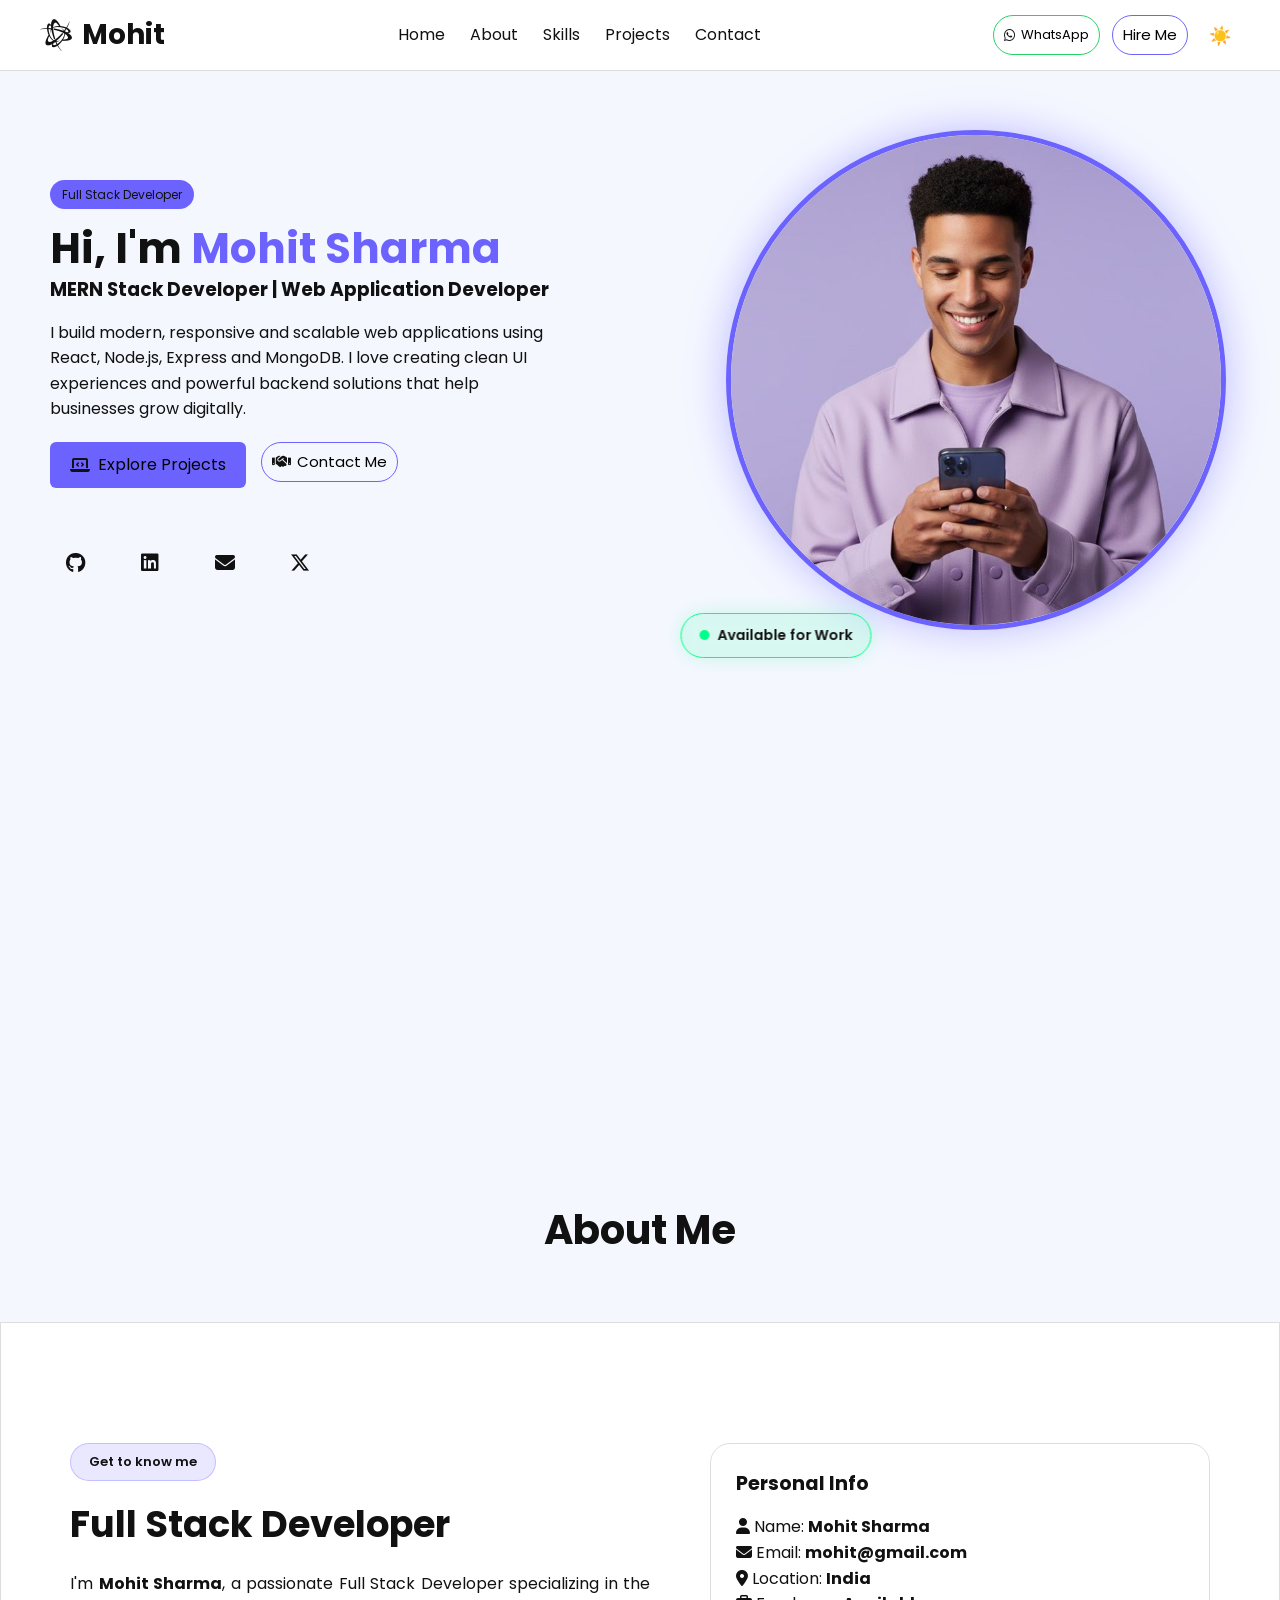
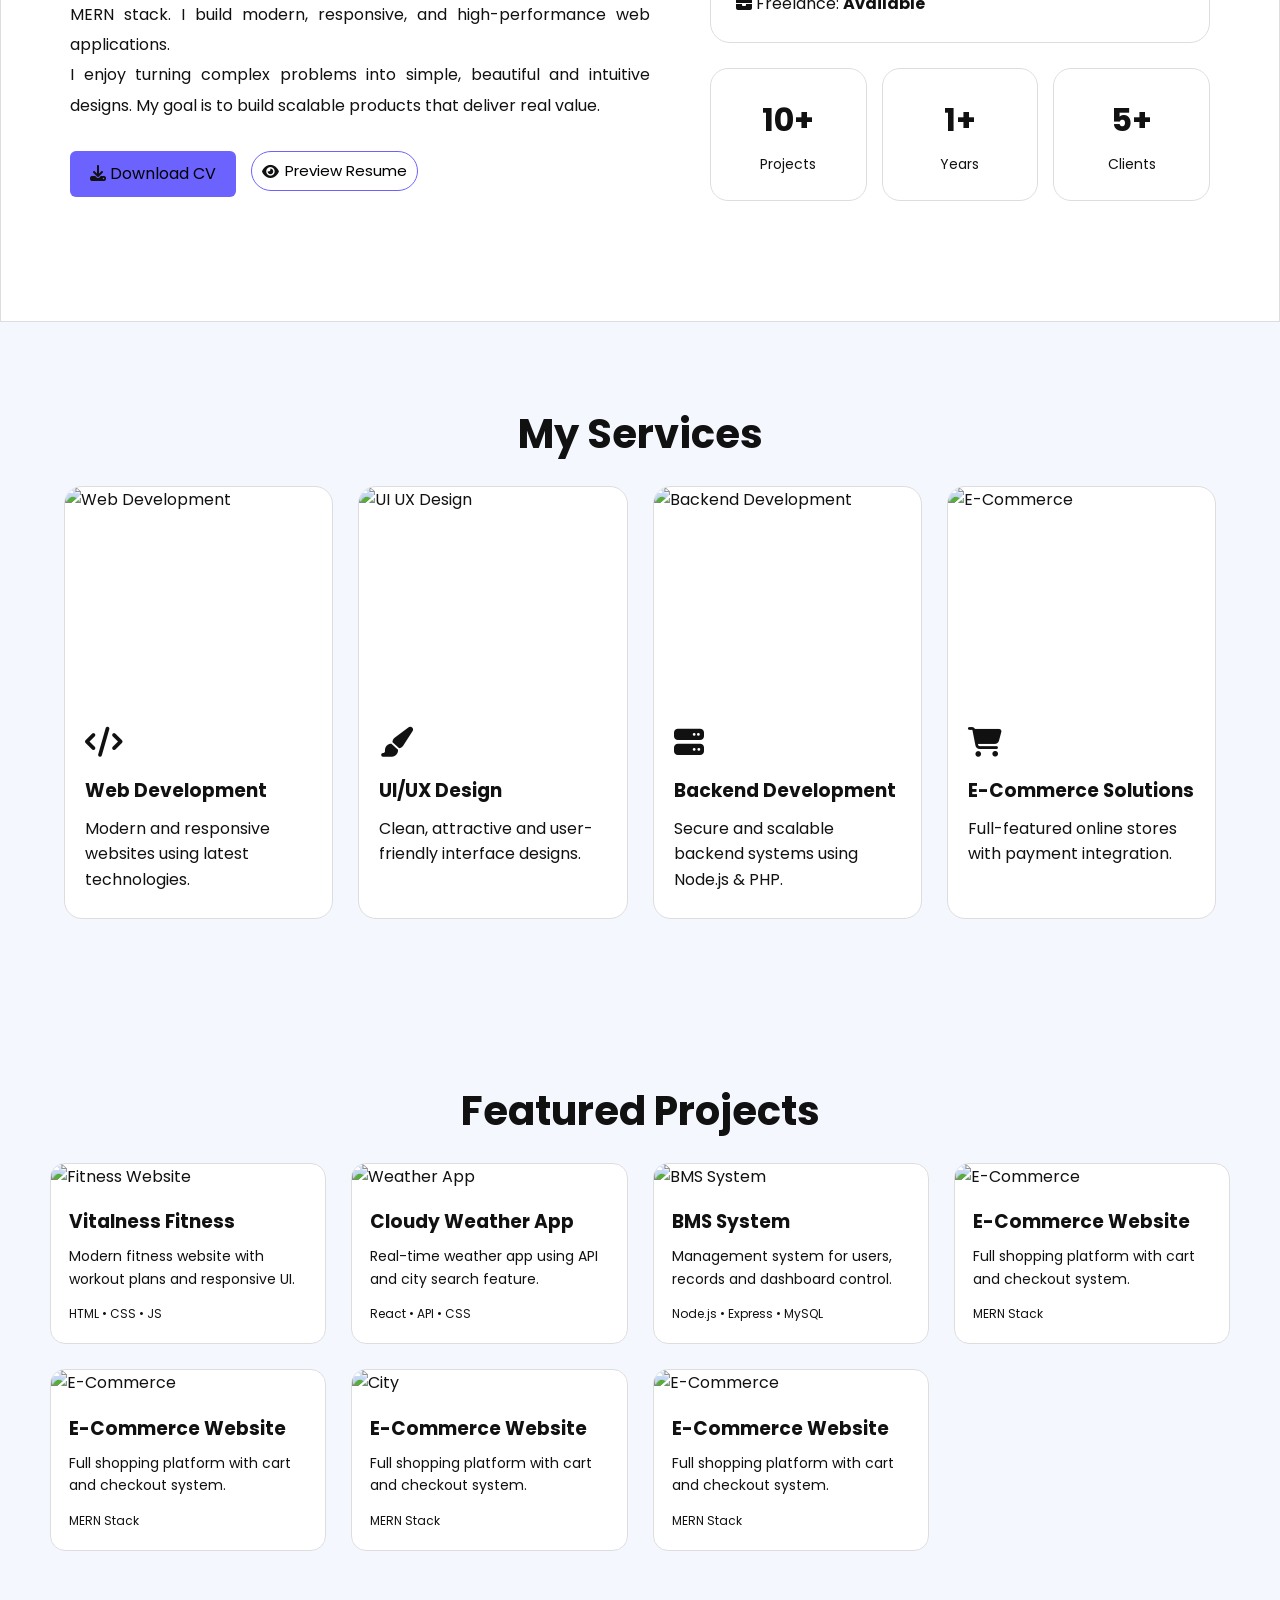
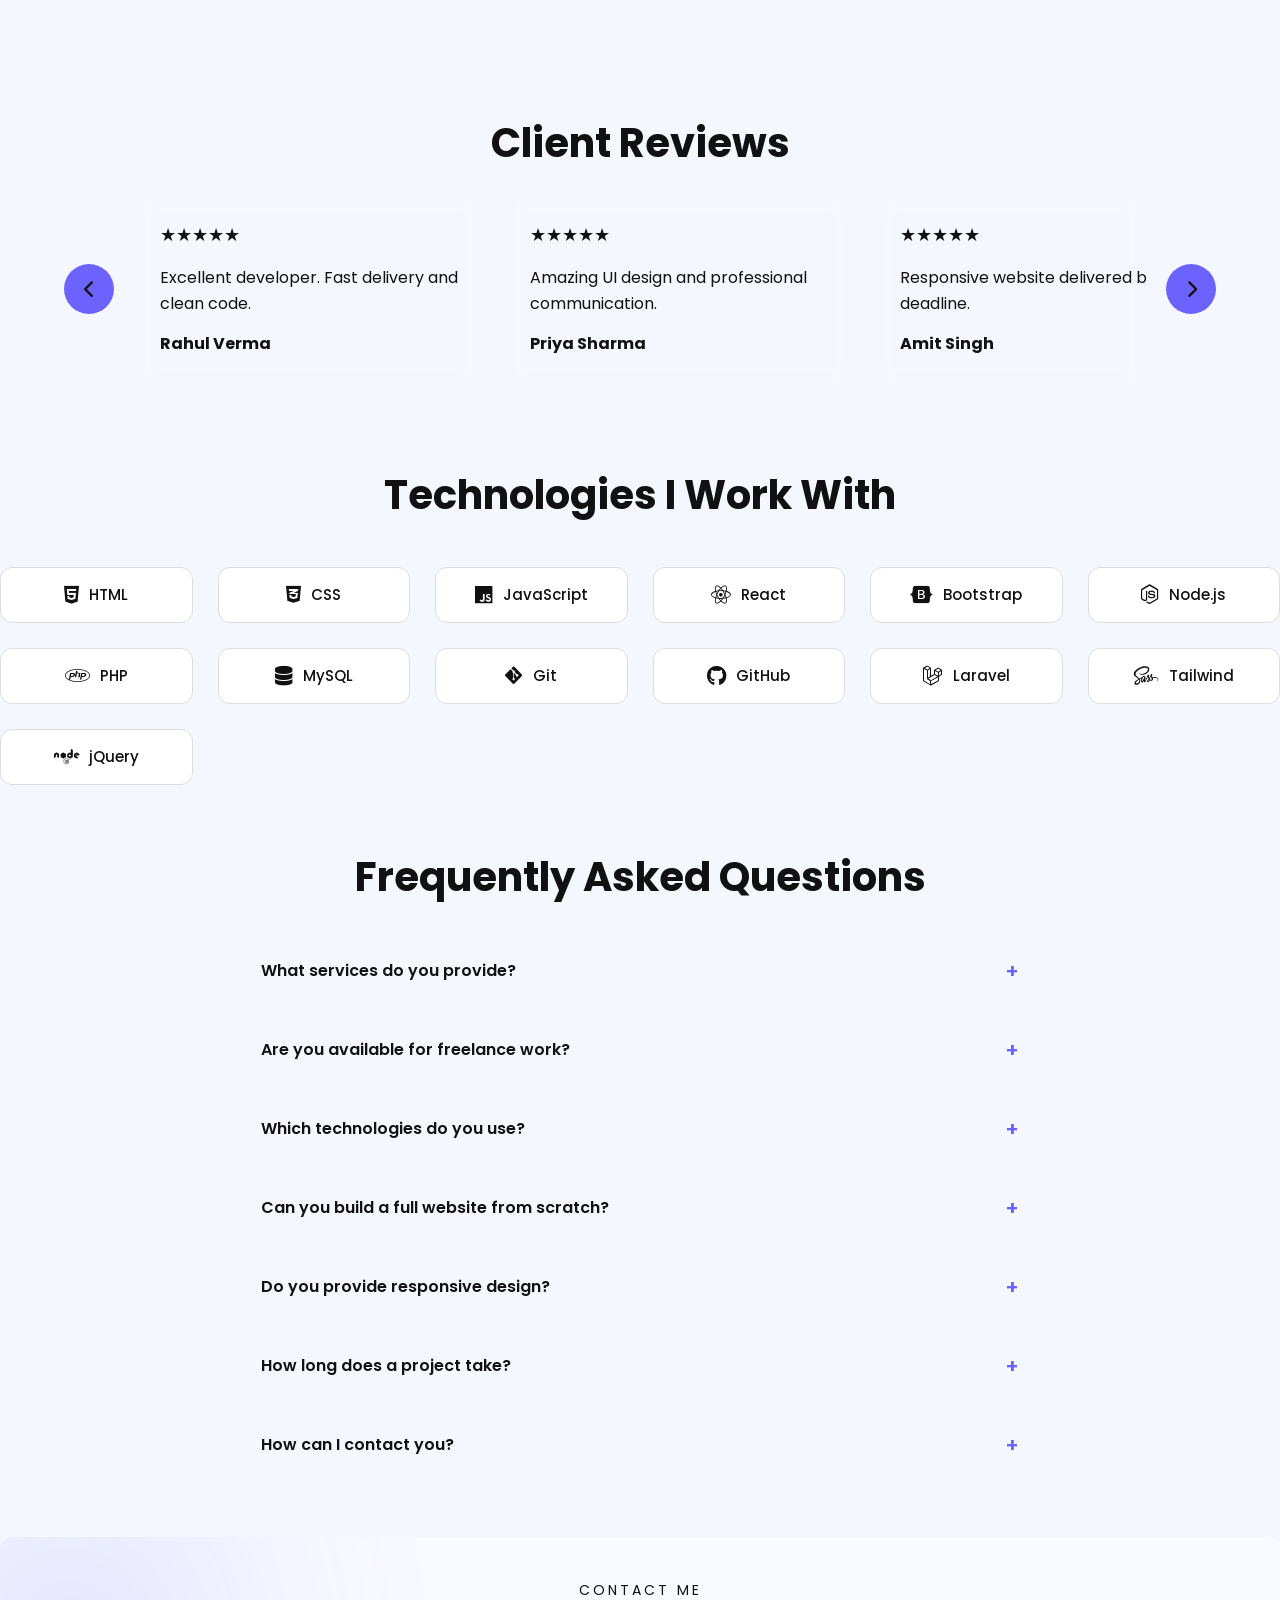
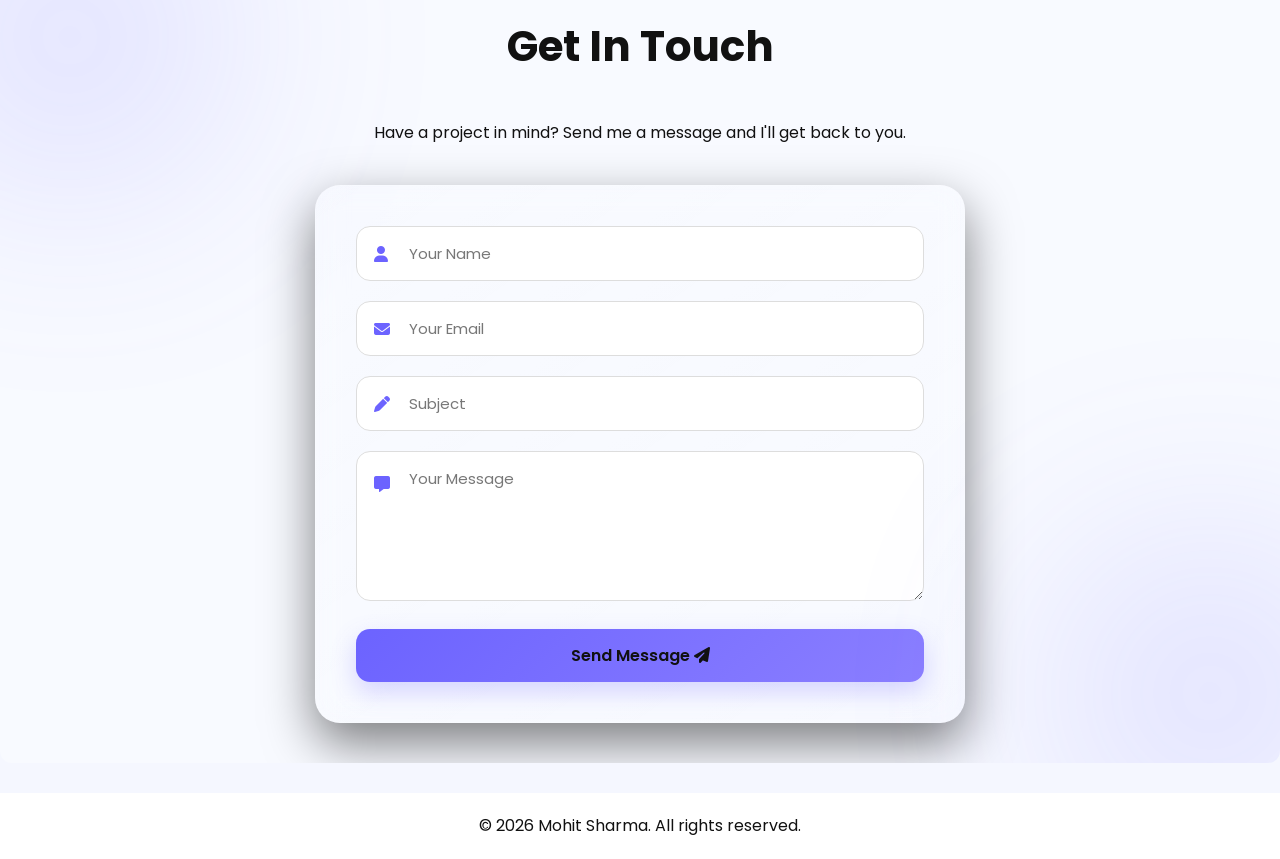
==== index.html @ cc829e23 "rename index.php to  index.html" ====
<!-- -->


<!DOCTYPE html>
<html lang="en">
<head>
  <meta charset="UTF-8" />
  <meta name="viewport" content="width=device-width, initial-scale=1.0"/>
  <title>Mohit Sharma | Portfolio</title>
  <link rel="icon" href="logos.png">

  <link rel="stylesheet" href="style.css">
  <link rel="preconnect" href="https://fonts.googleapis.com">
  <link href="https://fonts.googleapis.com/css2?family=Poppins:wght@300;400;500;600;700&display=swap" rel="stylesheet">
<!-- FONT AWESOME ICONS -->
<link rel="stylesheet" href="https://cdnjs.cloudflare.com/ajax/libs/font-awesome/6.5.0/css/all.min.css">
  <!-- Lottie Player Script -->
<script src="https://unpkg.com/@lottiefiles/lottie-player@latest/dist/lottie-player.js"></script>
</head>

<body >

<!-- NAVBAR -->
<header>
  <nav class="navbar">

    <!-- LOGO -->
    <a class="logo" href="index.html" >
      <i class="fa-brands fa-battle-net"></i>
      <span class="mohit">Mohit</span>
    </a>

  

    <!-- NAV LINKS -->
    <ul class="nav-links" id="navLinks">
      <li><a href="index.html">Home</a></li>
      <li><a href="#about">About</a></li>
      <li><a href="#skills">Skills</a></li>
      <li><a href="#project">Projects</a></li>
      <li><a href="#contact">Contact</a></li>
    </ul>

    <!-- RIGHT ACTIONS -->
    <div class="nav-right">

    
      <!-- WHATSAPP -->
      <a class="btn wa-btn" href="https://wa.me/919319043644" target="_blank">
        <i class="fa-brands fa-whatsapp"></i> WhatsApp
      </a>

      <!-- RESUME -->
  <a class="btn secondary" href="#contact">Hire Me</a>

      <!-- THEME -->
      <button id="themeToggle">🌙</button>
    </div>
      <!-- MOBILE HAMBURGER -->
    <div class="hamburger" id="hamburger">☰</div>

  </nav>
</header>
<!-- HERO -->
<section class="hero">

  <div class="hero-left">

    <span class="tag">
      Full Stack Developer
    </span>


    <h1>
      Hi, I'm 
      <span class="sharma">
        Mohit Sharma
      </span>
    </h1>


    <h3>
      MERN Stack Developer | Web Application Developer
    </h3>


    <p>
      I build modern, responsive and scalable web applications
      using React, Node.js, Express and MongoDB.
      I love creating clean UI experiences and powerful backend
      solutions that help businesses grow digitally.
    </p>


    <div class="buttons">

      <a class="btn primary" href="#project">
        <i class="fa-solid fa-laptop-code"></i>
        Explore Projects
      </a>


      <a class="btn secondary" href="#contact">
        <i class="fa-solid fa-handshake"></i>
        Contact Me
      </a>

    </div>



    <div class="socials">

      <a href="https://github.com/mohittttdev">
        <i class="fa-brands fa-github"></i>
      </a>

      <a href="https://www.linkedin.com/in/mohit-sharma-983966343/">
        <i class="fa-brands fa-linkedin"></i>
      </a>

      <a href="https://mail.google.com/mail/?view=cm&fs=1&to=ms1542006@gmail.com" target="_blank">
     <i class="fa-solid fa-envelope"></i>
      </a>

      <a href="https://x.com/">
        <i class="fa-brands fa-x-twitter"></i>
      </a>

    </div>


  </div>



  <div class="hero-right">

    <div class="hero-image">

      <img src="image.png" alt="Mohit Sharma Developer">


      <div class="work-badge">

        <span class="dot"></span>

        Available for Work

      </div>


    </div>


  </div>


</section>

<div class="lottie-section">
  <lottie-player
      src="developer.json"
      background="transparent"
      speed="1"
      style="width:500px;height:500px;"
      loop
      autoplay>
  </lottie-player>
</div>

<section class="about" id="about">
  <h2>About Me</h2>

  <div class="about-box">

    <!-- LEFT -->
    <div class="about-left">
      <span class="about-tag">Get to know me</span>

      <h3>Full Stack Developer </h3>

      <p>
        I'm <b>Mohit Sharma</b>, a passionate Full Stack Developer specializing in the MERN stack.
        I build modern, responsive, and high-performance web applications.
      </p>

      <p>
        I enjoy turning complex problems into simple, beautiful and intuitive designs.
        My goal is to build scalable products that deliver real value.
      </p>

      <div class="about-buttons">
            <!-- Buttons -->
<a class="btn primary btn" href="Simple-Resume.docx" download>
  <i class="fa-solid fa-download"></i> Download CV
</a>

<a class="btn secondary" id="previewBtn" href="Simple-Resume.docx" target="_blank">
  <i class="fa-solid fa-eye"></i> Preview Resume
</a>
      </div>


<!-- Modal -->
<div id="resumeModal" class="modal">
  <div class="modal-content">
    <span class="close">&times;</span>

    <iframe src="Mohit-Resume.pdf" width="100%" height="500px"></iframe>

    <a class="btn" href="Mohit-Resume.pdf" download>
      Download
    </a>
  </div>
</div>
    </div>

    <!-- RIGHT -->
    <div class="about-right">

 <div class="info-card">
  <h4>Personal Info</h4>

  <div class="info-item">
    <i class="fa-solid fa-user"></i>
    <span>Name:</span>
    <b>Mohit Sharma</b>
  </div>

  <div class="info-item">
    <i class="fa-solid fa-envelope"></i>
    <span>Email:</span>
    <b>mohit@gmail.com</b>
  </div>

  <div class="info-item">
    <i class="fa-solid fa-location-dot"></i>
    <span>Location:</span>
    <b>India</b>
  </div>

  <div class="info-item">
    <i class="fa-solid fa-briefcase"></i>
    <span>Freelance:</span>
    <b>Available</b>
  </div>
</div>

      <div class="stats">
        <div class="stat-box">
          <h3>10+</h3>
          <p>Projects</p>
        </div>

        <div class="stat-box">
          <h3>1+</h3>
          <p>Years</p>
        </div>

        <div class="stat-box">
          <h3>5+</h3>
          <p>Clients</p>
        </div>
      </div>

    </div>

  </div>
</section>


<section class="services">
  <h2>My Services</h2>

  <div class="services-grid">

    <div class="service-card">
      <img src="https://images.unsplash.com/photo-1515879218367-8466d910aaa4?w=600" alt="Web Development">
      <i class="fa-solid fa-code"></i>
      <h3>Web Development</h3>
      <p>Modern and responsive websites using latest technologies.</p>
    </div>

    <div class="service-card">
      <img src="https://images.unsplash.com/photo-1559028012-481c04fa702d?w=600" alt="UI UX Design">
      <i class="fa-solid fa-paint-brush"></i>
      <h3>UI/UX Design</h3>
      <p>Clean, attractive and user-friendly interface designs.</p>
    </div>

    <div class="service-card">
      <img src="https://images.unsplash.com/photo-1558494949-ef010cbdcc31?w=600" alt="Backend Development">
      <i class="fa-solid fa-server"></i>
      <h3>Backend Development</h3>
      <p>Secure and scalable backend systems using Node.js & PHP.</p>
    </div>

    <div class="service-card">
      <img src="https://images.unsplash.com/photo-1556742049-0cfed4f6a45d?w=600" alt="E-Commerce">
      <i class="fa-solid fa-cart-shopping"></i>
      <h3>E-Commerce Solutions</h3>
      <p>Full-featured online stores with payment integration.</p>
    </div>

  </div>
</section>


<!-- PROJECTS -->
<section class="projects" id="project">
  <h2>Featured Projects</h2>

  <div class="project-grid">
    
    <!-- PROJECT 1 -->
    <div class="project-card">
      <img src="https://images.unsplash.com/photo-1517836357463-d25dfeac3438?w=800" alt="Fitness Website">
      
      <div class="project-content">
        <h3>Vitalness Fitness</h3>
        <p>Modern fitness website with workout plans and responsive UI.</p>
        <span>HTML • CSS • JS</span>
        
        <div class="project-overlay">
          <a href="#">Live Demo</a>
          <a href="#">GitHub</a>
        </div>
      </div>
    </div>
    
    <!-- PROJECT 2 -->
    <div class="project-card">
      <img src="https://images.unsplash.com/photo-1504609813442-a8924e83f76e?w=800" alt="Weather App">
      
      <div class="project-content">
        <h3>Cloudy Weather App</h3>
        <p>Real-time weather app using API and city search feature.</p>
        <span>React • API • CSS</span>
        
        <div class="project-overlay">
          <a href="#">Live Demo</a>
          <a href="#">GitHub</a>
        </div>
      </div>
    </div>
    
    <!-- PROJECT 3 -->
    <div class="project-card">
      <img src="https://images.unsplash.com/photo-1551288049-bebda4e38f71?w=800" alt="BMS System">
      
      <div class="project-content">
        <h3>BMS System</h3>
        <p>Management system for users, records and dashboard control.</p>
        <span>Node.js • Express • MySQL</span>
        
        <div class="project-overlay">
          <a href="#">Live Demo</a>
          <a href="#">GitHub</a>
        </div>
      </div>
    </div>
    
    <!-- PROJECT 4 -->
    <div class="project-card">
      <img src="https://images.unsplash.com/photo-1556742049-0cfed4f6a45d?w=800" alt="E-Commerce">
      
      <div class="project-content">
        <h3>E-Commerce Website</h3>
        <p>Full shopping platform with cart and checkout system.</p>
        <span>MERN Stack</span>
        
        <div class="project-overlay">
          <a href="#">Live Demo</a>
          <a href="#">GitHub</a>
        </div>
      </div>
    </div>
    
    <!-- project 5 -->
       <div class="project-card">
      <img src="https://i.pinimg.com/1200x/7e/1a/7f/7e1a7fb4a360ab35c3d6daca0f4f63e2.jpg" alt="E-Commerce">
      
      <div class="project-content">
        <h3>E-Commerce Website</h3>
        <p>Full shopping platform with cart and checkout system.</p>
        <span>MERN Stack</span>
        
        <div class="project-overlay">
          <a href="#">Live Demo</a>
          <a href="#">GitHub</a>
        </div>
      </div>
    </div>

      <div class="project-card">
      <img src="https://images.unsplash.com/photo-1477959858617-67f85cf4f1df?w=800" alt="City">
      
      <div class="project-content">
        <h3>E-Commerce Website</h3>
        <p>Full shopping platform with cart and checkout system.</p>
        <span>MERN Stack</span>
        
        <div class="project-overlay">
          <a href="#">Live Demo</a>
          <a href="#">GitHub</a>
        </div>
      </div>
    </div>


      <div class="project-card">
      <img src="https://images.unsplash.com/photo-1527685609591-44b0aef2400b?q=80&w=1333&auto=format&fit=crop&ixlib=rb-4.1.0&ixid=M3wxMjA3fDB8MHxwaG90by1wYWdlfHx8fGVufDB8fHx8fA%3D%3D" alt="E-Commerce">
      
      <div class="project-content">
        <h3>E-Commerce Website</h3>
        <p>Full shopping platform with cart and checkout system.</p>
        <span>MERN Stack</span>
        
        <div class="project-overlay">
          <a href="#">Live Demo</a>
          <a href="#">GitHub</a>
        </div>
      </div>
    </div>

  </div>

</section>

<section class="reviews">
  <h2>Client Reviews</h2>

  <div class="review-wrapper">

    <button class="slider-btn prev">
      <i class="fa-solid fa-chevron-left"></i>
    </button>

    <div class="review-container">

      <div class="review-card">
        <div class="stars">★★★★★</div>
        <p>Excellent developer. Fast delivery and clean code.</p>
        <h4>Rahul Verma</h4>
      </div>

      <div class="review-card">
        <div class="stars">★★★★★</div>
        <p>Amazing UI design and professional communication.</p>
        <h4>Priya Sharma</h4>
      </div>

      <div class="review-card">
        <div class="stars">★★★★★</div>
        <p>Responsive website delivered before deadline.</p>
        <h4>Amit Singh</h4>
      </div>

      <div class="review-card">
        <div class="stars">★★★★★</div>
        <p>Highly recommended for MERN stack projects.</p>
        <h4>Rohit Kumar</h4>
      </div>

      <div class="review-card">
        <div class="stars">★★★★★</div>
        <p>Modern design and smooth performance.</p>
        <h4>Sneha Patel</h4>
      </div>

    </div>

    <button class="slider-btn next">
      <i class="fa-solid fa-chevron-right"></i>
    </button>

  </div>
</section>



<!-- SKILLS -->
<section class="skills" id="skills">
  <h2>Technologies I Work With</h2>

  <div class="skill-grid">

    <div class="card"><i class="fa-brands fa-html5"></i> HTML</div>
    <div class="card"><i class="fa-brands fa-css3-alt"></i> CSS</div>
    <div class="card"><i class="fa-brands fa-js"></i> JavaScript</div>
    <div class="card"><i class="fa-brands fa-react"></i> React</div>

    <div class="card"><i class="fa-brands fa-bootstrap"></i> Bootstrap</div>
    <div class="card"><i class="fa-brands fa-node-js"></i> Node.js</div>
    <div class="card"><i class="fa-brands fa-php"></i> PHP</div>

    <div class="card"><i class="fa-solid fa-database"></i> MySQL</div>
    <div class="card"><i class="fa-brands fa-git-alt"></i> Git</div>
    <div class="card"><i class="fa-brands fa-github"></i> GitHub</div>

    <div class="card"><i class="fa-brands fa-laravel"></i> Laravel</div>
    <div class="card"><i class="fa-brands fa-sass"></i> Tailwind</div>

    <div class="card"><i class="fa-brands fa-node"></i> jQuery</div>

  </div>
</section>



<!-- FAQ SECTION -->
<section class="faq">
  <h2>Frequently Asked Questions</h2>
  
  <div class="faq-container">
    
    <div class="faq-item">
      <div class="faq-question">What services do you provide?</div>
      <div class="faq-answer">
        I provide full stack web development including frontend, backend, API development and deployment.
      </div>
    </div>

    <div class="faq-item">
      <div class="faq-question">Are you available for freelance work?</div>
      <div class="faq-answer">
        Yes, I am available for freelance projects and long-term collaborations.
      </div>
    </div>

    <div class="faq-item">
      <div class="faq-question">Which technologies do you use?</div>
      <div class="faq-answer">
        I work with HTML, CSS, JavaScript, React, Node.js, Express, PHP, MySQL and MongoDB.
      </div>
    </div>

    <div class="faq-item">
      <div class="faq-question">Can you build a full website from scratch?</div>
      <div class="faq-answer">
        Yes, I can design and develop complete websites from scratch including frontend and backend.
      </div>
    </div>

    <div class="faq-item">
      <div class="faq-question">Do you provide responsive design?</div>
      <div class="faq-answer">
        Yes, all my websites are fully responsive and work on mobile, tablet and desktop devices.
      </div>
    </div>

    <div class="faq-item">
      <div class="faq-question">How long does a project take?</div>
      <div class="faq-answer">
        It depends on project complexity, usually 3 days to 2 weeks for small to medium projects.
      </div>
    </div>

    <div class="faq-item">
      <div class="faq-question">How can I contact you?</div>
      <div class="faq-answer">
        You can contact me via WhatsApp, email or the contact form available on this portfolio.
      </div>
    </div>

  </div>
</section>




<!-- CONTACT -->
<section class="contact" id="contact">

  <div class="contact-title">
    <span>CONTACT ME</span>
    <h2>Get In Touch</h2>
    <p>
      Have a project in mind? Send me a message and I'll get back to you.
    </p>
  </div>


 <form id="contactForm" method="POST">


    <div class="input-group">
      <i class="fa-solid fa-user"></i>
      <input type="text" name="name" placeholder="Your Name" required>
    </div>


    <div class="input-group">
      <i class="fa-solid fa-envelope"></i>
      <input type="email" name="email" placeholder="Your Email" required>
    </div>


    <div class="input-group">
      <i class="fa-solid fa-pen"></i>
      <input type="text" name="subject" placeholder="Subject">
    </div>


    <div class="input-group textarea-box">
      <i class="fa-solid fa-message"></i>
      <textarea name="message" placeholder="Your Message" required></textarea>
    </div>


  <button type="submit" id="submitBtn">
  <span id="btnText">
    Send Message
    <i class="fa-solid fa-paper-plane"></i>
  </span>

  <span id="loader" style="display:none;">
    <i class="fa-solid fa-spinner fa-spin"></i> Sending...
  </span>
</button>

  </form>

</section>

<footer>
  © 2026 Mohit Sharma. All rights reserved.
</footer>


<!-- SUCCESS POPUP -->

<div id="successPopup" class="popup-container">

    <div class="popup-box">

        <div class="check-wrapper">
            <div class="check-icon">
                <i class="fa-solid fa-check"></i>
            </div>
        </div>

        <h2>Message Sent</h2>

        <p>
            Thank you for contacting me.
            I'll get back to you as soon as possible.
        </p>

        <div class="progress"></div>

    </div>

</div>
<style>
 .popup-container{
    position: fixed;
    inset: 0;
    display: none;
    justify-content: center;
    align-items: center;
    padding: 20px;

    background: rgba(0,0,0,.65);
    backdrop-filter: blur(6px);

    z-index: 99999;
}

.popup-box{
    width: 100%;
    max-width: 420px;

    padding: 35px 25px;

    border-radius: 20px;
    text-align: center;

    background: #151525;
    border: 1px solid rgba(108,99,255,.3);

    box-shadow: 0 10px 40px rgba(108,99,255,.25);

    color: #fff;

    position: relative;
    overflow: hidden;

    animation: popupShow .4s ease;
}

.check-icon{
    width: 90px;
    height: 90px;

    margin: 0 auto 20px;

    border-radius: 50%;

    display: flex;
    justify-content: center;
    align-items: center;

    background: linear-gradient(135deg,#6c63ff,#8c84ff);

    color: #fff;
    font-size: 38px;

    box-shadow: 0 0 25px rgba(108,99,255,.5);
}

.popup-box h2{
    font-size: 28px;
    margin-bottom: 10px;
    color: #fff;
}

.popup-box p{
    font-size: 15px;
    line-height: 1.6;
    color: #d6d6d6;
}

.progress{
    position: absolute;
    left: 0;
    bottom: 0;

    width: 100%;
    height: 4px;

    background: #6c63ff;

    animation: progress 5s linear forwards;
}


@keyframes popupShow{
    from{
        opacity: 0;
        transform: translateY(20px);
    }
    to{
        opacity: 1;
        transform: translateY(0);
    }
}

@keyframes progress{
    from{
        width: 100%;
    }
    to{
        width: 0%;
    }
}

/* Mobile */
@media(max-width:480px){

    .popup-box{
        max-width: 95%;
        padding: 25px 20px;
    }

    .check-icon{
        width: 75px;
        height: 75px;
        font-size: 30px;
    }

    .popup-box h2{
        font-size: 22px;
    }

    .popup-box p{
        font-size: 14px;
    }
}
</style>

       
        
<script>
document.getElementById("contactForm").addEventListener("submit",function(e){

e.preventDefault();


let form = this;

let btnText = document.getElementById("btnText");
let loader = document.getElementById("loader");


// loader show
btnText.style.display="none";
loader.style.display="inline";


let formData = new FormData(form);


fetch("send.php",{

method:"POST",
body:formData

})


.then(response=>response.text())


.then(data=>{


// loader hide
btnText.style.display="inline";
loader.style.display="none";


if(data.includes("Message Sent")){


// popup show
document.getElementById('successPopup').style.display='flex';


// background mail send
fetch("mail.php",{
method:"POST",
body:formData
});



setTimeout(()=>{

document.getElementById('successPopup').style.display='none';

},4000);



form.reset();


}

else{

alert(data);

}


})


.catch(error=>{


btnText.style.display="inline";
loader.style.display="none";


console.log(error);

});


});
</script>
<!-- BACK TO TOP BUTTON -->

<button id="topBtn">
  <i class="fa-solid fa-arrow-up"></i>
</button>
<style>/* ================= BACK TO TOP BUTTON ================= */

#topBtn{

  position:fixed;

  right:30px;
  bottom:30px;

  width:55px;
  height:55px;

  border:none;
  border-radius:50%;

  background:linear-gradient(135deg,#6c63ff,#8b7fff);

  color:white;

  font-size:22px;

  cursor:pointer;

  display:flex;
  align-items:center;
  justify-content:center;

  box-shadow:
  0 10px 30px rgba(108,99,255,.5);

  z-index:9999;

  opacity:0;
  visibility:hidden;

  transition:.4s;

  animation:floatBtn 2s ease-in-out infinite;

}


/* SHOW BUTTON */

#topBtn.show{

  opacity:1;
  visibility:visible;

}


/* HOVER */

#topBtn:hover{

  transform:scale(1.15);

  box-shadow:
  0 15px 40px rgba(108,99,255,.8);

}



/* FLOAT ANIMATION */

@keyframes floatBtn{

  0%,100%{

    transform:translateY(0);

  }

  50%{

    transform:translateY(-10px);

  }

}



/* MOBILE */

@media(max-width:600px){

 #topBtn{

   width:45px;
   height:45px;

   right:20px;
   bottom:20px;

   font-size:18px;

 }

}</style>
<script>
  // BACK TO TOP

let topBtn = document.getElementById("topBtn");


window.addEventListener("scroll",()=>{


if(window.scrollY > 400){

  topBtn.classList.add("show");

}

else{

  topBtn.classList.remove("show");

}


});



topBtn.addEventListener("click",()=>{


window.scrollTo({

top:0,

behavior:"smooth"

});


});
</script>

<script src="script.js"></script>
</body>
</html>
---- style.css ----
/* RESET */
* {
  margin: 0;
  padding: 0;
  box-sizing: border-box;
  font-family: 'Poppins', sans-serif;
}


/* Dark Mode */
body.dark .popup-box {
  background: #151525;
  color: #fff;
}

body.dark .popup-box h2,
body.dark .popup-box p,
body.dark .popup-box i {
  color: #fff;
}

/* Light Mode */
body.light .popup-box {
  background: #fff;
  color: #222;
}

body.light .popup-box h2 {
  color: #222;
}

body.light .popup-box p {
  color: #555;
}

body.light .popup-box i {
  color: #fff;
  /* check icon white hi rahe */
}





body.light .primary:hover {
  background: #5548ff;
  color: white !important;
}

body.light .secondary:hover {
  background: #6c63ff;
  color: white !important;
  border-color: #6c63ff;
}

body.light .btn:hover {
  transform: scale(1.05);
}

body {
  background: #0f0f0f;
  color: white;
  line-height: 1.6;
  transition: background 0.4s ease, color 0.4s ease;
}

body.light {
  background: #f5f7ff;
  color: #111;
}

body.light .sharma {
  color: #6c63ff !important;
}

body.light .logo{
  color: #6c63ff !important;
}


/* LIGHT MODE CONTACT FORM */
body.light .contact {
  background: #f8faff;
  padding: 40px 20px;
  border-radius: 12px;
}

/* INPUTS */
body.light .contact input,
body.light .contact textarea {
  background: #f8faff !important;
  border: 2px solid transparent !important;
  color: #111 !important;
  padding: 14px 18px;
  border-radius: 14px;
  font-size: 15px;
  transition: .3s;
}

/* FOCUS EFFECT */
body.light .contact input:focus,
body.light .contact textarea:focus {
  border-color: #6c63ff !important;
  background: white !important;
  box-shadow: 0 0 0 4px rgba(108, 99, 255, .15);
}

/* PLACEHOLDER */
body.light .contact input::placeholder,
body.light .contact textarea::placeholder {
  color: #888;
}

/* BUTTON */
body.light .contact button {
  background: linear-gradient(135deg, #6c63ff, #8b7fff);
  color: white;
  border-radius: 14px;
  padding: 14px;
  font-size: 16px;
  font-weight: 600;
  transition: .3s;
  box-shadow: 0 10px 25px rgba(108, 99, 255, .25);
}

/* HOVER */
body.light .contact button:hover {
  transform: translateY(-4px);
  box-shadow: 0 15px 35px rgba(108, 99, 255, .35);
  color: white;
}

/* HEADING */
body.light .contact h2 {
  color: #111;
  margin-bottom: 40px;
}

/* FORCE ALL TEXT VISIBLE */
body.light * {
  color: #111 !important;
}

/* NAVBAR */
body.light .navbar {
  background: white;
  border-bottom: 1px solid #ddd;
}

/* DARK MODE */
.nav-links a:hover {
  color: #6c63ff;
}

/* LIGHT MODE - WhatsApp Button Hover */
body.light .wa-btn{
    border-color: #25D366;
}
body.light .wa-btn:hover {
  background: #25D366;
  color: white !important;
  border-color: #25D366;
  transform: translateY(-3px);
}

/* LIGHT MODE - Resume Button Hover */
body.light .resume-btn:hover {
  background: #6c63ff;
  color: white !important;
  border-color: #6c63ff;
  transform: translateY(-3px);
}

/* LIGHT MODE HOVER */
body.light .nav-links a:hover {
  color: #6c63ff !important;
  background: rgba(108, 99, 255, 0.1);
  padding: 8px 14px;
  border-radius: 8px;
  transition: all 0.3s ease;
}


/* LIGHT MODE SOCIAL ICONS */
body.light .socials i {
  width: 50px;
  height: 50px;
  display: flex;
  align-items: center;
  justify-content: center;
  border-radius: 50%;
  cursor: pointer;
  transition: all .3s ease;
}

body.light.socials a,
i {
  text-decoration: none;

}



body.light .socials i:hover {
  background: #6c63ff;
  color: white !important;
  transform: translateY(-5px) scale(1.1);
  box-shadow: 0 10px 25px rgba(108, 99, 255, .3);
}

/* CARDS FIX (IMPORTANT) */
body.light .card,
body.light .project-card,
body.light .service-card,
body.light .info-card,
body.light .stat-box,
body.light .about-box {
  background: white !important;
  border: 1px solid #ddd !important;
  color: #111 !important;
}

/* PROJECT OVERLAY FIX */
body.light .project-overlay {
  background: rgba(108, 99, 255, 0.9);
}

/* INPUT FIX */
body.light input,
body.light textarea {
  background: white !important;
  color: #111 !important;
  border: 1px solid #ccc !important;
}

/* BUTTON TEXT FIX */
body.light .btn {
  color: black !important;
}

body.light footer {
  background-color: white;
}

/* ================= NAVBAR ================= */
body {
  padding-top: 70px;
}
.navbar {
  display: flex;
  justify-content: space-between;
  align-items: center;
  padding: 15px 40px;
  background: rgba(10,15,30,0.9);
  backdrop-filter: blur(10px);
  position: fixed;
  top: 0;
  left: 0;
  width: 100%;
  z-index: 99999;
}

.logo{
  display:flex;
  align-items:center;
  gap:10px;
  text-decoration:none;
  color:#6c63ff;
}
.logo i{
  font-size:32px;
}
.mohit{
  font-size:28px;
  font-weight:700;
  line-height:1;
}

/* Center links */
.nav-links{
  display:flex;
  align-items:center;
  gap:25px;
  list-style:none;
}
.nav-links a {
  text-decoration: none;
  color: #fff;
  transition: 0.3s;
}

.nav-links a:hover {
  color: #6c63ff;
}

/* Right side */
.nav-right{
  display:flex;
  align-items:center;
  gap:12px;
}
.hamburger {
  display: none;
  font-size: 26px;
  cursor: pointer;
}

/* ================= BUTTONS ================= */
.btn {
  padding: 10px 20px;
  border-radius: 6px;
  border: none;
  cursor: pointer;
  transition: 0.3s;
  gap: 8px;


}

.primary {
  background: #6c63ff;
  color: black;
  text-decoration: none;
}

.secondary {
  display: flex;
  align-items: center;
  justify-content: center;
  gap: 6px;
  font-size: 15px;
  color: rgb(112, 233, 112);
  border: 1px solid #6c63ff;
  padding: 5px 10px;
  border-radius: 20px;
  text-decoration: none;
  height: 40px;
}
.wa-btn {
  display: flex;
  align-items: center;
  justify-content: center;
  gap: 6px;
  font-size: 13px;
  color: rgb(112, 233, 112);
  border: 1px solid white;
  padding: 5px 10px;
  border-radius: 20px;
  text-decoration: none;
  height: 40px;
}

#themeToggle {
  width: 40px;
  height: 40px;
  border-radius: 50%;
  border: 1px solid rgba(255, 255, 255, 0.2);
  background: rgba(255, 255, 255, 0.08);
  color: white;
  cursor: pointer;
  display: flex;
  align-items: center;
  justify-content: center;
  font-size: 18px;
  transition: 0.3s;
}

#themeToggle:hover {
  transform: scale(1.1);
  background: #6c63ff;
  color: black;
}
.btn:hover {
  transform: scale(1.05);
}



.resume-btn {
  display: flex;
  align-items: center;
  gap: 6px;
  font-size: 13px;
  color: #6c63ff;
  border: 1px solid white;
  padding: 5px 10px;
  border-radius: 20px;
  background: rgba(0, 255, 136, 0.08);
  text-decoration: none;
}

/* ================= HERO ================= */
.hero {
  display: flex;
  justify-content: space-between;
  align-items: center;
  padding: 60px 50px;
  gap: 40px;
}

.hero-left {
  flex: 1;
  display: flex;
  flex-direction: column;
  justify-content: center;
  /* 👉 vertically center */
  align-items: flex-start;
  /* 👉 left aligned (desktop) */
  max-width: 600px;
  /* 👉 clean readable width */
}

.hero-right {
  flex: 1;
  display: flex;
  justify-content: center;
  align-items: center;
  margin-left: 125px;
}

@media (max-width:768px) {

  .hero-right {
    margin-left: 0;
    width: 100%;
    justify-content: center;
  }

  .hero-image {
    margin: 0 auto;
  }

}

.hero-image {
  display: inline-block;
  position: relative;
  justify-content: center;
  align-items: center;
}

.work-badge {
  position: absolute;
  bottom: -20px;
  /* image ke niche */
  left: 10%;
  transform: translateX(-50%);

  background: rgba(0, 255, 136, 0.12);
  border: 1px solid #00ff88;
  color: #00ff88;

  padding: 10px 18px;
  border-radius: 50px;

  display: flex;
  align-items: center;
  gap: 8px;

  font-size: 14px;
  font-weight: 600;

  backdrop-filter: blur(10px);
  box-shadow: 0 0 20px rgba(0, 255, 136, 0.2);

}


.dot {
  width: 10px;
  height: 10px;
  background: #00ff88;
  border-radius: 50%;
  animation: pulse 1.5s infinite;
}

@keyframes pulse {
  0% {
    transform: scale(1);
    opacity: 1;
  }

  50% {
    transform: scale(1.5);
    opacity: .5;
  }

  100% {
    transform: scale(1);
    opacity: 1;
  }
}

/* MOBILE FIX */
@media (max-width: 768px) {

  .hero {
    flex-direction: column-reverse;
    text-align: center;
    padding: 30px 20px;
    gap: 60px;
  }

  .hero-left {
    align-items: center;
    max-width: 100%;
  }

  .hero h1 {
    font-size: 2rem;
  }

  .hero h3 {
    font-size: 1.2rem;
  }

  .hero p {
    max-width: 100%;
    font-size: 14px;
  }

  .hero-image {
    width: fit-content;
    margin: auto;


  }

  .hero-image img {
    width: 260px;
    height: 260px;
  }

  /* Available for Work badge */
  .work-badge {
    left: 50%;
    bottom: -45px;
    transform: translateX(-50%);
    white-space: nowrap;
    font-size: 13px;
    padding: 8px 16px;

  }

  .buttons {
    width: 100%;
    align-items: center;
  }

  .buttons .btn {
    width: 100%;
    max-width: 280px;
  }

  .socials {
    justify-content: center;
    margin-top: 30px;
  }

  .navbar {
    padding: 15px 20px;
  }

  .logo {
    font-size: 24px;
  }
}



.hero-image img {
  width: 500px;
  height: 500px;
  border-radius: 50%;
  object-fit: cover;
  border: 5px solid #6c63ff;
  box-shadow: 0 0 40px rgba(108, 99, 255, 0.4);
  transition: 0.4s ease;
}

.hero-image img:hover {
  transform: scale(1.05);
  box-shadow: 0 0 60px rgba(108, 99, 255, 0.6);
}

.hero-image img{
  animation: floatImg 4s ease-in-out infinite;
}


@keyframes floatImg {

  0%,
  100% {
    transform: translateY(0);
  }

  50% {
    transform: translateY(-15px);
  }
}

@media (max-width:768px) {

  .hero-image img {
    width: 220px;
    height: 220px;
  }

}


.hero h1 {
  font-size: 42px;
  line-height: 1.2;
}

.hero h2 {
  margin-top: 10px;
}

.hero p {
  margin-top: 15px;
  max-width: 500px;
  /* 👉 readable text width */
}

.buttons {
  display: flex;
  gap: 15px;
  flex-wrap: wrap;
  /* 👉 overflow avoid */
  margin-top: 20px;
}


.buttons .btn {
  display: inline-flex;
  align-items: center;
  justify-content: center;
  white-space: nowrap;
}

@media (max-width: 768px) {
  .buttons {
    flex-direction: column;
    align-items: center;
    width: 100%;
    gap: 12px;
    /* 👉 proper spacing */
  }

  .buttons .btn {
    width: 100%;
    max-width: 280px;
  }
}

/* TAG FIX */
.tag {
  display: inline-flex;
  align-items: center;
  width: fit-content;
  background: #6c63ff;
  color: black;
  padding: 5px 12px;
  border-radius: 20px;
  font-size: 12px;
  margin-bottom: 15px;
}

/* SOCIALS */
.socials {
  margin-top: 50px;
  display: flex;
  gap: 25px;
  flex-wrap: wrap;
}
.socials i,
.socials a i,
.socials .fab,
.socials .fa-brands {
    font-size: 20px !important;
}
.socials i {
  width: 50px;
  height: 50px;
  display: flex;
  align-items: center;
  justify-content: center;
  color: white;
  border-radius: 50%;
  cursor: pointer;
  transition: all .3s ease;

}

.socials a {
  text-decoration: none;
}

.socials a i {
  text-decoration: none;
}

.socials i:hover {
  background: #6c63ff;
  color: white !important;
  transform: translateY(-5px) scale(1.1);
  box-shadow: 0 10px 25px rgba(108, 99, 255, .3);
}



.lottie-section {
  width: 100%;
  display: flex;
  justify-content: center;
  /* horizontal center */
  align-items: center;
  /* vertical center */
  text-align: center;
  margin: 0 auto;
}

.lottie-section lottie-player {
  width: 500px;
  height: 500px;
}

@media (max-width: 768px) {
  .lottie-section lottie-player {
    width: 280px;
    height: 280px;
  }
}

/* ================= ABOUT SECTION ================= */

h2 {
  margin-bottom: 20px;
  font-size: 2.5rem;
  text-align: center;
}

.about-box {
  display: flex;
  align-items: flex-start;
  justify-content: center;
  gap: 60px;
  min-height: 10vh;
  max-width: 1400px;
  width: 100%;
  margin: 60px auto 0;
  padding-top: 120px !important;
  padding-bottom: 120px !important;
}

/* LEFT SIDE */
.about-left {
  flex: 1;
  max-width: 580px;
}

.about-tag {
  display: inline-block;
  padding: 8px 18px;
  border-radius: 30px;
  background: rgba(108, 99, 255, 0.15);
  border: 1px solid rgba(108, 99, 255, 0.3);
  color: #8f88ff;
  font-size: 13px;
  font-weight: 600;
  margin-bottom: 20px;
}

.about-left h3 {
  font-size: 2.3rem;
  line-height: 1.3;
  margin-bottom: 20px;
}

.about-left p {
  text-align: justify;
  color: #bdbdbd;
  line-height: 1.9;
}



.info-card {
  width: 100%;
  text-align: left;
}

/* BUTTONS */
.about-buttons {
  display: flex;
  gap: 15px;
  margin-top: 30px;
  flex-wrap: wrap;
}

/* RIGHT SIDE */
.about-right {
  flex: 1;
  min-width: 340px;
}

/* INFO CARD */
.info-card {
  position: relative;
  background: rgba(255, 255, 255, 0.05);
  backdrop-filter: blur(15px);
  border: 1px solid rgba(255, 255, 255, 0.08);
  padding: 25px;
  border-radius: 20px;
  margin-bottom: 25px;
  overflow: hidden;
  transition: all 0.4s ease;
  animation: floatCard 4s ease-in-out infinite;
}

.info-card::before {
  content: "";
  position: absolute;
  inset: 0;
  background: linear-gradient(135deg,
      rgba(108, 99, 255, 0.15),
      transparent);
  opacity: 0;
  transition: 0.4s;
}

.info-card:hover::before {
  opacity: 1;
}

.info-card:hover {
  transform: translateY(-10px);
  border-color: rgba(108, 99, 255, 0.4);
  box-shadow: 0 20px 40px rgba(108, 99, 255, 0.15);
}

.info-card h4 {
  color: #6c63ff;
  margin-bottom: 15px;
  font-size: 1.2rem;
}

.info-card p {
  display: flex;
  justify-content: space-between;
  gap: 10px;
  flex-wrap: wrap;
}

/* STATS */
.stats {
  margin-top: 20px;
  display: grid;
  grid-template-columns: repeat(3, 1fr);
  gap: 15px;
}

.stat-box {
  background: rgba(255, 255, 255, 0.04);
  backdrop-filter: blur(12px);
  border: 1px solid rgba(255, 255, 255, 0.08);
  padding: 25px 15px;
  border-radius: 18px;
  text-align: center;
  transition: all 0.4s ease;
  cursor: pointer;
}

.stat-box h3 {
  font-size: 2rem;
  color: #6c63ff;
  margin-bottom: 8px;
}

.stat-box p {
  color: #ccc;
  font-size: 14px;
}

.stat-box:hover {
  transform: translateY(-10px) scale(1.05);
  background: linear-gradient(135deg,
      #6c63ff,
      #8b7fff);
  box-shadow: 0 20px 35px rgba(108, 99, 255, 0.35);
}

.stat-box:hover h3,
.stat-box:hover p {
  color: white;
}

/* FLOATING ANIMATION */
@keyframes floatCard {
  0% {
    transform: translateY(0);
  }

  50% {
    transform: translateY(-6px);
  }

  100% {
    transform: translateY(0);
  }
}

/* SCROLL ANIMATION SUPPORT */
.about-left,
.about-right {
  flex: 1;
  opacity: 0;
  transform: translateY(50px);
  animation: fadeUp 1s ease forwards;
}

.about-right {
  animation-delay: 0.3s;
  max-width: 500px;
}

@keyframes fadeUp {
  to {
    opacity: 1;
    transform: translateY(0);
  }
}

/* MOBILE */
@media (max-width: 768px) {

  .about-box {
    flex-direction: column;
    align-items: center;
    text-align: center;
    gap: 35px;
  }

  .about-left,
  .about-right {
    width: 100%;
    max-width: 100%;
  }

  .about-left p {
    text-align: center;
  }

  .about-buttons {
    justify-content: center;
  }

  .info-card {
    text-align: center;
  }

  .info-card p {
    justify-content: center;
  }

  .stats {
    grid-template-columns: 1fr;
  }
}


.skill-grid {
  display: grid;
  grid-template-columns: repeat(auto-fit, minmax(180px, 1fr));
  gap: 25px;
  max-width: 1400px;
  margin: 40px auto 0;
}

.card {
  display: flex;
  align-items: center;
  justify-content: center;
  gap: 10px;

  padding: 15px;
  border-radius: 12px;

  background: rgba(255, 255, 255, 0.05);
  border: 1px solid rgba(255, 255, 255, 0.08);

  font-size: 15px;
  font-weight: 500;

  transition: 0.3s;
  cursor: pointer;
}

.card i {
  font-size: 20px;
  color: #6c63ff;
}

.card:hover {
  transform: translateY(-8px) scale(1.05);
  background: #6c63ff;
  color: black;
}

.card:hover i {
  color: black;
}

.project-card {
  position: relative;
  overflow: hidden;
  border-radius: 15px;
  background: rgba(255, 255, 255, 0.05);
  border: 1px solid rgba(255, 255, 255, 0.08);
  transition: 0.3s;

}

.projects{
  width:100%;
  max-width:1400px;
  margin:0 auto;
  padding:80px 50px;
}


.project-grid{
  width:100%;
  max-width:1400px;
  margin:auto;
  display:grid;
  grid-template-columns:repeat(4,1fr);
  gap:25px;
  
}

@media (max-width: 768px) {
  .project-grid {
    grid-template-columns: 1fr;
    gap: 20px;
    /* 👉 mobile spacing */
  }
}

.project-card img {
  width: 100%;
  height: 180px;
  object-fit: cover;
}

/* CONTENT */
.project-content {
  padding: 18px;
  position: relative;
}

@media (max-width: 768px) {
  .project-card {
    margin-bottom: 15px;
  }
}

.project-content h3 {
  color: #6c63ff;
  margin-bottom: 8px;
}

.project-content p {
  color: #ccc;
  font-size: 14px;
  margin-bottom: 10px;
}

.project-content span {
  font-size: 12px;
  color: #aaa;
}

/* OVERLAY BUTTONS */
.project-overlay {
  position: absolute;
  top: 0;
  left: 0;
  width: 100%;
  height: 100%;
  background: rgba(108, 99, 255, 0.9);
  display: flex;
  justify-content: center;
  align-items: center;
  gap: 15px;
  opacity: 0;
  transition: 0.3s;
}

.project-overlay a {
  padding: 8px 12px;
  background: white;
  color: black;
  border-radius: 5px;
  text-decoration: none;
  font-weight: bold;
}

/* HOVER EFFECT */
.project-card:hover .project-overlay {
  opacity: 1;
}

.project-card:hover {
  transform: translateY(-10px);
}

@media (max-width: 768px) {
  .project-card img {
    height: 200px;
  }
}
/* PROJECT SECTION WIDTH FIX */

.projects{
  width:100%;
  max-width:1400px;
  margin:0 auto;
  padding:80px 50px;
}


.project-grid{
  width:100%;
  max-width:1400px;
  margin:auto;
  display:grid;
  grid-template-columns:repeat(4,1fr);
  gap:25px;
  
}


/* Tablet */
@media(max-width:1024px){

  .project-grid{
    grid-template-columns:repeat(2,1fr);
  }

}


/* Mobile */
@media(max-width:768px){

  .projects{
    padding:50px 20px;
  }

  .project-grid{
    grid-template-columns:1fr;
  }

}

.reviews {
  padding: 80px 5%;
}

.review-wrapper {
  display: flex;
  align-items: center;
  gap: 20px;
}

.review-container {
  display: flex;
  gap: 20px;
  overflow-x: auto;
  scroll-behavior: smooth;
  scrollbar-width: none;
}

.review-container::-webkit-scrollbar {
  display: none;
}

.review-card {
  min-width: 350px;
  background: rgba(255, 255, 255, 0.05);
  border: 1px solid rgba(255, 255, 255, 0.08);
  padding: 25px;
  border-radius: 20px;
  backdrop-filter: blur(10px);
  transition: .3s;
}

.review-card:hover {
  transform: translateY(-8px);
  border-color: #6c63ff;
}

.stars {
  color: #FFD700;
  font-size: 18px;
  margin-bottom: 15px;
}

.review-card h4 {
  margin-top: 15px;
  color: #6c63ff;
}

.slider-btn {
  width: 50px;
  height: 50px;
  border: none;
  border-radius: 50%;
  background: #6c63ff;
  color: #fff;
  cursor: pointer;
  font-size: 18px;
  transition: .3s;
  flex-shrink: 0;
}

.slider-btn:hover {
  transform: scale(1.1);
}

@media(max-width:768px) {

  .review-card {
    min-width: 280px;
  }

  .review-wrapper {
    gap: 10px;
  }

  .slider-btn {
    width: 40px;
    height: 40px;
  }
}

/* SERVICES */
.services {
  padding: 80px 5%;
}

.services-grid {
  display: grid;
  grid-template-columns: repeat(4, 1fr);
  gap: 25px;
}

.service-card {
  overflow: hidden;
  border-radius: 18px;
  background: rgba(255, 255, 255, 0.05);
  border: 1px solid rgba(255, 255, 255, 0.08);
  transition: .4s;
}

.service-card img {
  width: 100%;
  height: 220px;
  object-fit: cover;
  display: block;
  transition: .4s;
}

.service-card i,
.service-card h3,
.service-card p {
  padding-left: 20px;
  padding-right: 20px;
}

.service-card i {
  margin-top: 20px;
  font-size: 30px;
  color: #6c63ff;
}

.service-card h3 {
  margin: 15px 0 10px;
}

.service-card p {
  padding-bottom: 25px;
  color: #ccc;
}

.service-card:hover {
  transform: translateY(-10px);
}

.service-card:hover img {
  transform: scale(1.08);
}

/* TABLET */
@media (max-width: 1024px) {
  .services-grid {
    grid-template-columns: repeat(2, 1fr);
  }

  .service-card img {
    height: 200px;
  }
}

/* MOBILE */
@media (max-width: 768px) {

  .services {
    padding: 60px 20px;
  }

  .services-grid {
    grid-template-columns: 1fr;
    gap: 20px;
  }

  .service-card {
    max-width: 500px;
    margin: auto;
  }

  .service-card img {
    height: 220px;
  }

  .service-card h3,
  .service-card p {
    text-align: center;
  }

  .service-card i {
    display: block;
    text-align: center;
  }
}

/* SMALL MOBILE */
@media (max-width: 480px) {

  .service-card img {
    height: 180px;
  }

  .service-card h3 {
    font-size: 18px;
  }

  .service-card p {
    font-size: 14px;
  }
}

.faq {
  padding: 60px 50px;
}

.faq h2 {
  text-align: center;
  margin-bottom: 30px;
}

/* CONTAINER */
.faq-container {
  max-width: 800px;
  margin: auto;
  display: flex;
  flex-direction: column;
  gap: 15px;
}

/* ITEM BOX */
.faq-item {
  background: rgba(255, 255, 255, 0.05);
  border: 1px solid rgba(255, 255, 255, 0.08);
  border-radius: 12px;
  overflow: hidden;
  cursor: pointer;
  transition: 0.3s;
}

/* QUESTION */
.faq-question {
  padding: 15px 20px;
  font-weight: 600;
  position: relative;
  color: white;
  display: flex;
  justify-content: space-between;
  align-items: center;
}

/* + / - ICON */
.faq-question::after {
  content: "+";
  font-size: 20px;
  color: #6c63ff;
  transition: 0.3s;
}

.faq-item.active .faq-question::after {
  content: "-";
}

/* ANSWER */
.faq-answer {
  max-height: 0;
  overflow: hidden;
  padding: 0 20px;
  color: #ccc;
  transition: all 0.3s ease;
  line-height: 1.6;
}

/* OPEN STATE */
.faq-item.active .faq-answer {
  max-height: 200px;
  padding: 10px 20px 15px;
}

/* HOVER EFFECT */
.faq-item:hover {
  transform: translateY(-3px);
  border-color: #6c63ff;
}

/* RESPONSIVE */
@media (max-width: 768px) {
  .faq {
    padding: 40px 20px;
  }

  .faq-question {
    font-size: 14px;
  }

  .faq-answer {
    font-size: 13px;
  }
}




/* =========================
   CONTACT SECTION
========================= */

.contact {

  padding: 90px 20px;

  background: #000;

  position: relative;

  overflow: hidden;

}


/* FLOATING BLUR ORBS */

.contact::before,
.contact::after {

  content: "";

  position: absolute;

  width: 300px;

  height: 300px;

  background: #6c63ff;

  filter: blur(120px);

  opacity: .2;

  border-radius: 50%;

  animation: floatOrb 8s infinite ease-in-out;

}


.contact::before {

  top: -50px;

  left: -80px;

}


.contact::after {

  bottom: -80px;

  right: -80px;

  animation-delay: 2s;

}




/* TITLE */

.contact-title {

  text-align: center;

  margin-bottom: 40px;

}


.contact-title span {

  color: #6c63ff;

  font-size: 14px;

  letter-spacing: 3px;

}


.contact-title h2 {

  font-size: 42px;

  margin: 10px 0;

  color: white;

}


.contact-title p {

  color: #aaa;

}





/* FORM CARD */

.contact form {


  max-width: 650px;

  margin: auto;

  padding: 40px;


  background:

    linear-gradient(145deg,

      rgba(255, 255, 255, .08),

      rgba(255, 255, 255, .02));


  border-radius: 25px;


  border: 1px solid rgba(255, 255, 255, .15);


  box-shadow:

    0 20px 50px rgba(0, 0, 0, .5);


  backdrop-filter: blur(15px);


  animation: floatForm 5s infinite ease-in-out;


}






/* INPUT */

.input-group {


  position: relative;

  margin-bottom: 20px;


}




.input-group i {


  position: absolute;


  left: 18px;


  top: 50%;


  transform: translateY(-50%);


  color: #6c63ff;


  font-size: 16px;


  z-index: 2;


  pointer-events: none;


}





.input-group input,
.input-group textarea {


  width: 100%;


  padding: 16px 18px 16px 52px;


  background: rgba(255, 255, 255, .05);


  border: 1px solid rgba(255, 255, 255, .15);


  border-radius: 15px;


  color: white;


  font-size: 15px;


  outline: none;


  transition: .3s;


  box-sizing: border-box;


}




.input-group textarea {


  min-height: 150px;


  padding-top: 20px;


}




/* TEXTAREA ICON */

.textarea-box i {


  top: 25px;

  transform: none;


}





/* FOCUS */

.input-group input:focus,
.input-group textarea:focus {


  border-color: #6c63ff;


  box-shadow:

    0 0 20px rgba(108, 99, 255, .5);


}







/* BUTTON */


.contact button {


  width: 100%;


  padding: 16px;


  border: none;


  border-radius: 15px;


  background:

    linear-gradient(135deg,

      #6c63ff,

      #a29bfe);


  color: white;


  font-size: 16px;


  font-weight: 600;


  cursor: pointer;


  display: flex;


  justify-content: center;


  align-items: center;


  gap: 10px;


  transition: .3s;


}





.contact button:hover {


  transform: translateY(-5px);


  box-shadow:

    0 10px 30px rgba(108, 99, 255, .5);


}






/* FLOAT */

@keyframes floatForm {


  0%,
  100% {

    transform: translateY(0);

  }


  50% {

    transform: translateY(-12px);

  }


}






/* =========================
   DAY MODE ALIGNMENT FIX
========================= */

body:not(.dark) .input-group input,
body:not(.dark) .input-group textarea {

  color: #222 !important;

  background: #ffffff !important;

  border: 1px solid #ddd !important;

  padding: 16px 18px 16px 52px !important;

  line-height: 1.4;

}


/* ICON FIX DAY MODE */

body:not(.dark) .input-group i {

  color: #6c63ff !important;

  top: 50%;

  transform: translateY(-50%);

}


/* TEXTAREA ICON */

body:not(.dark) .textarea-box i {

  top: 25px;

  transform: none;

}


/* PLACEHOLDER */

body:not(.dark) .input-group input::placeholder,
body:not(.dark) .input-group textarea::placeholder {

  color: #777;

}



/* BUTTON ALIGN */

body:not(.dark) .contact button {

  color: white;

}



/* MOBILE DAY FIX */

@media(max-width:600px) {


  body:not(.dark) .input-group input,
  body:not(.dark) .input-group textarea {

    padding-left: 45px !important;

  }


  body:not(.dark) .input-group i {

    left: 15px;

  }


}





/* =========================
   MOBILE
========================= */


@media(max-width:600px) {


  .contact {

    padding: 50px 15px;

  }



  .contact-title h2 {


    font-size: 30px;


  }



  .contact-title p {


    font-size: 14px;


  }



  .contact form {


    padding: 25px;


    border-radius: 20px;


  }



  .input-group i {


    left: 15px;


    font-size: 14px;


  }



  .input-group input,
  .input-group textarea {


    padding-left: 45px;


  }



  .contact button {


    padding: 14px;


    font-size: 15px;


  }


}

/* FOOTER */
footer {
  text-align: center;
  padding: 20px;
  background: #111;
  margin-top: 30px;
}

/* ================= RESPONSIVE ================= */

/* TABLET */
@media (max-width: 1024px) {
  .hero {
    flex-direction: column;
    text-align: center;
  }

  .skill-grid,
  .project-grid {
    grid-template-columns: repeat(2, 1fr);
  }

  .hero h2 {
    margin: 10px auto;
  }
}

/* MOBILE */
@media (max-width: 768px) {

  /* NAV */
  .nav-links {
    position: absolute;
    top: 70px;
    left: 0;
    right: 0;
    flex-direction: column;
    background: #0b0f1a;
    display: none;
    padding: 20px;
  }

  .nav-links.active {
    display: flex;
  }

  .hamburger {
    display: block;
  }

  /* HERO */
  .hero {
    padding: 30px 20px;
    text-align: center;
  }

  .hero-left {
    align-items: center;
  }

  .hero h1 {
    font-size: 32px;
  }

  /* GRID */
  .skill-grid,
  .project-grid {
    grid-template-columns: 1fr;
  }

  section {
    padding: 40px 20px;
  }

  /* SOCIAL */
  .socials {
    justify-content: center;
    gap: 20px;
  }
}

@media (max-width: 600px) {
  .buttons {
    flex-direction: column;
    gap: 12px;
  }

  .buttons .btn {
    width: 100%;
  }
}


@media (max-width: 600px) {
  .buttons {
    flex-direction: column;
    align-items: center;
    width: 100%;
  }

  .buttons .btn {
    width: 100%;
    max-width: 280px;
    /* 👉 overflow control */
  }
}

@media (max-width: 768px) {
  .hero-left {
    align-items: center;
    text-align: center;
    max-width: 100%;
  }

  .hero p {
    max-width: 100%;
  }
}


.modal {
  position: fixed;
  inset: 0;
  display: none;
  justify-content: center;
  align-items: center;
  background: rgba(0, 0, 0, 0.85);
  z-index: 999999;
}

.modal-content {
  position: relative;
  max-width: 900px;
  width: 95%;
  height: 90%;
  border-radius: 12px;
  overflow: hidden;
  color: white;
}

/* Close button */
.close {
  position: absolute;
  top: 12px;
  right: 18px;
  font-size: 30px;
  cursor: pointer;
  color: white;
  z-index: 10;
}

/* PDF / DOC preview */
.modal-content iframe {
  flex: 1;
  width: 100%;
  border: none;
}

/* Bottom download button */
.modal-content .btn {
  padding: 12px;
  text-align: center;
  background: #6c63ff;
  color: white;
  text-decoration: none;
}

/* ===== MOBILE RESPONSIVE ===== */
@media (max-width: 768px) {
  .modal-content {
    width: 100%;
    height: 100%;
    border-radius: 0;
  }

  .close {
    font-size: 26px;
    top: 10px;
    right: 15px;
  }
}
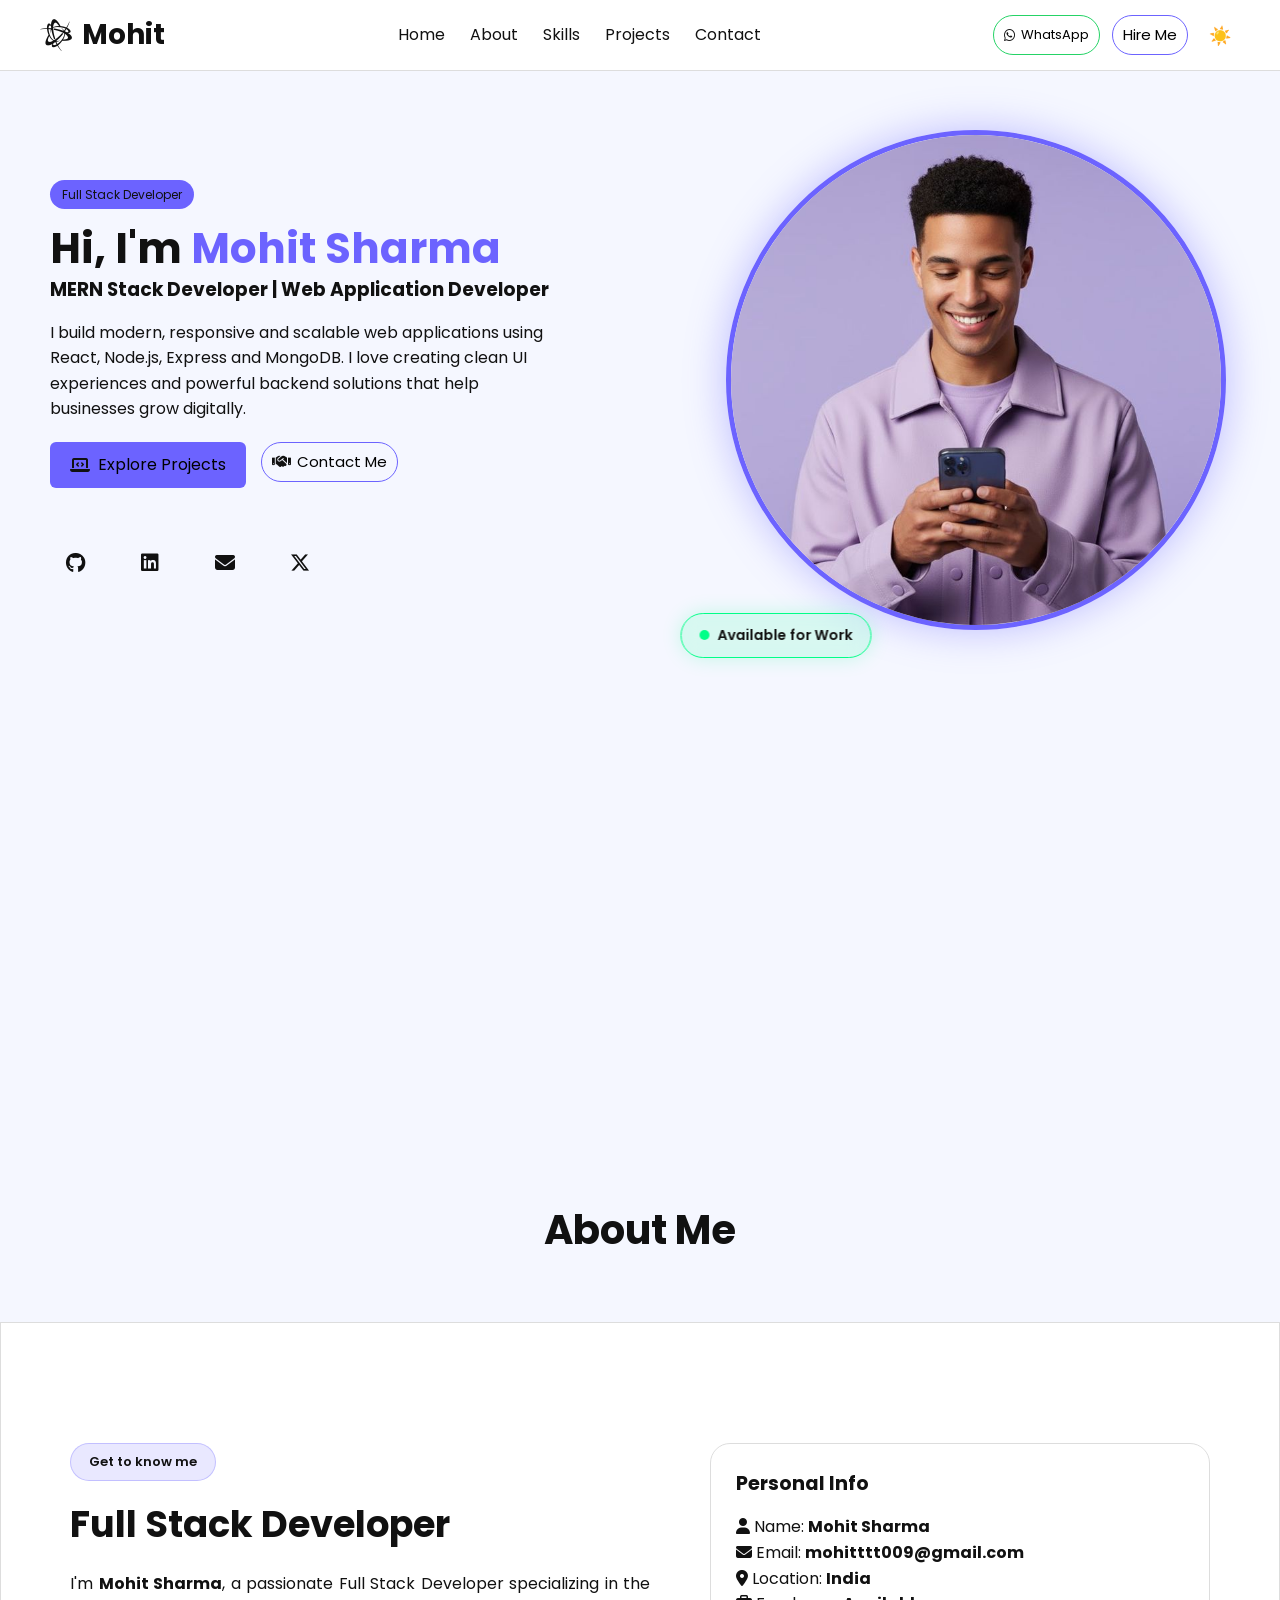
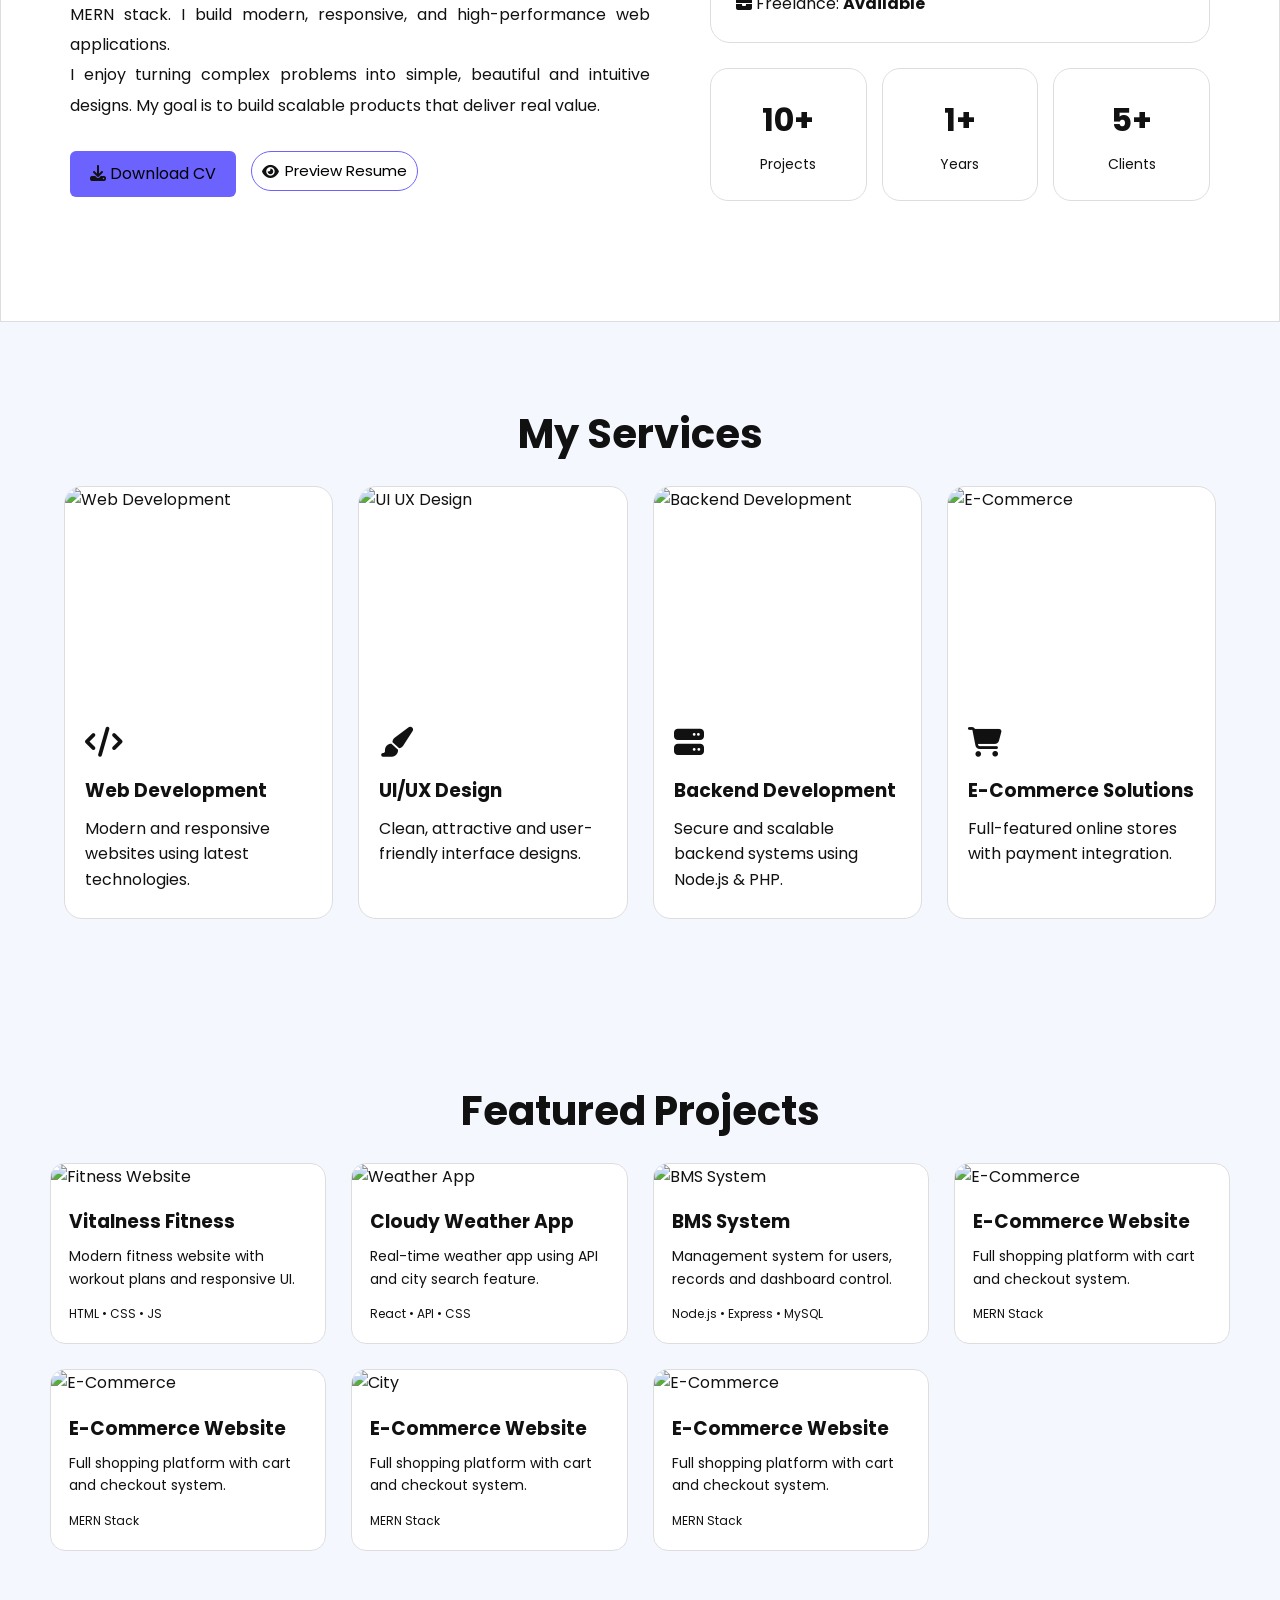
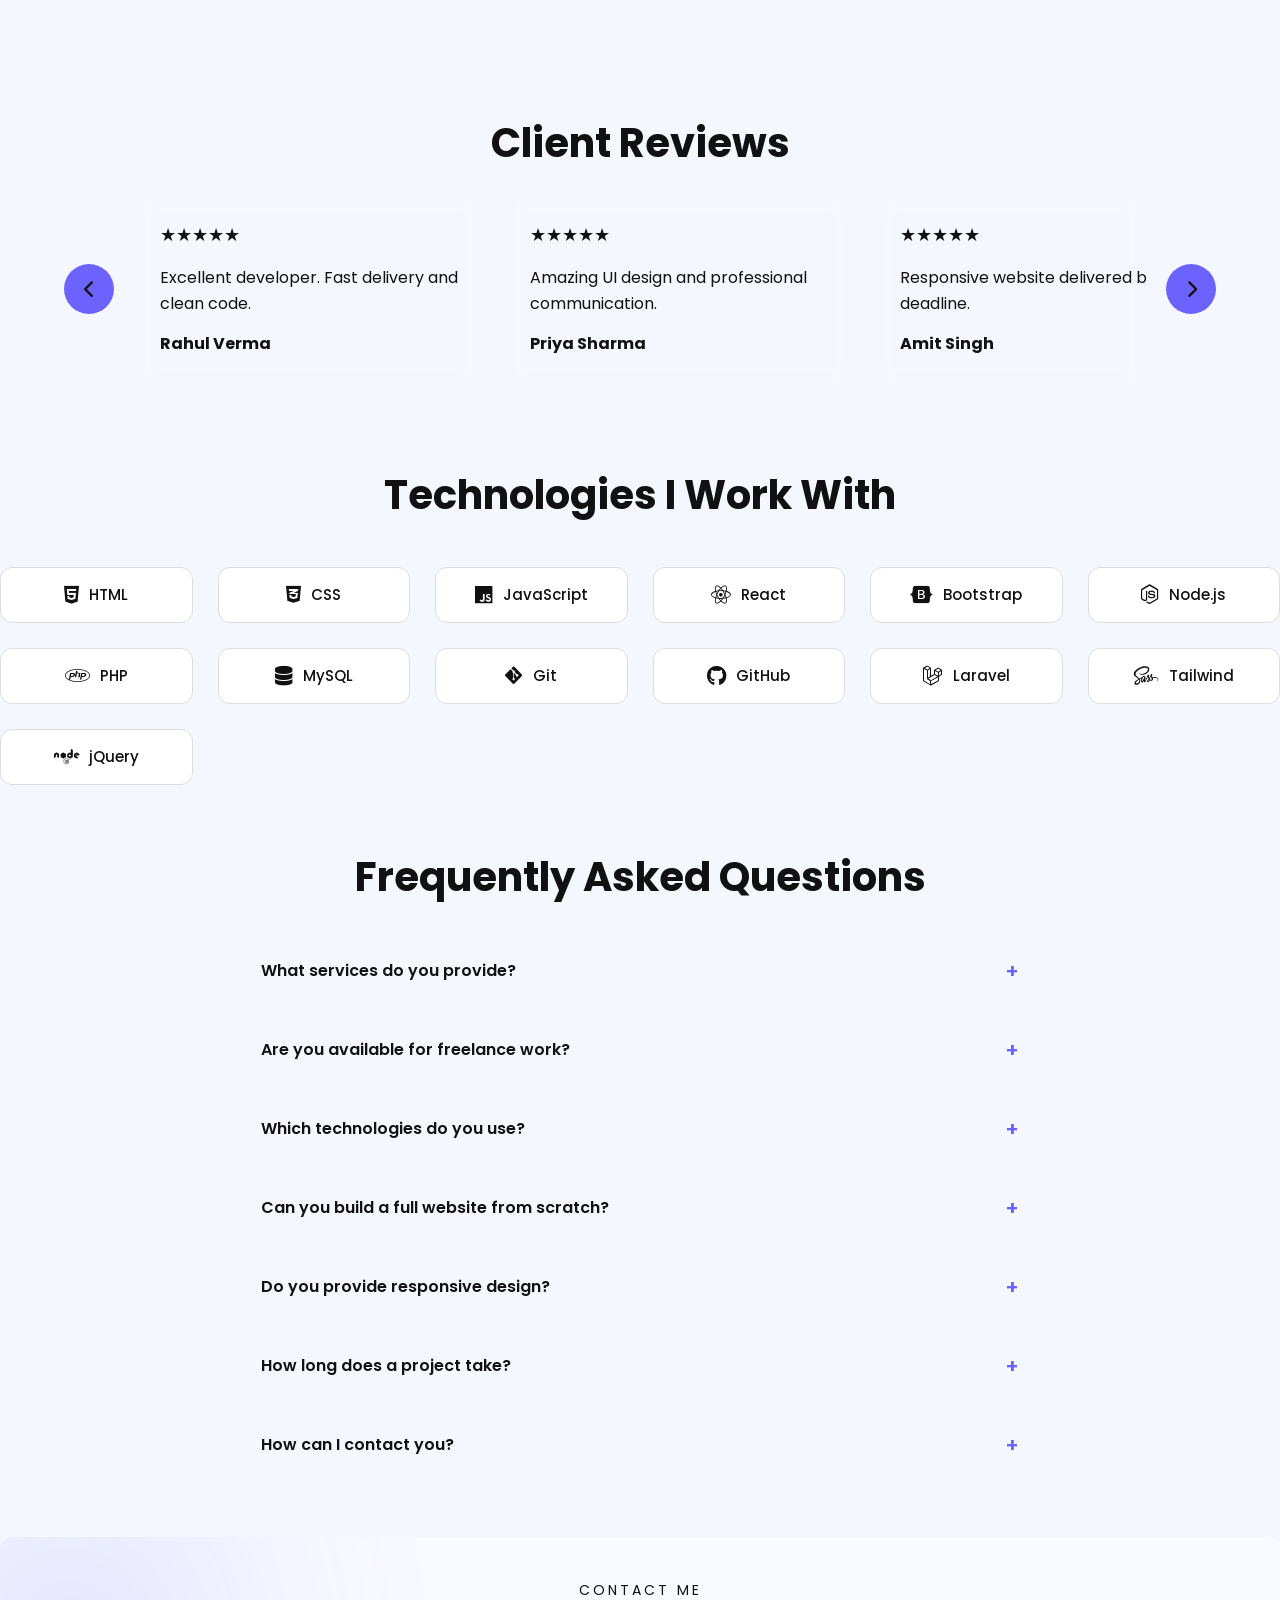
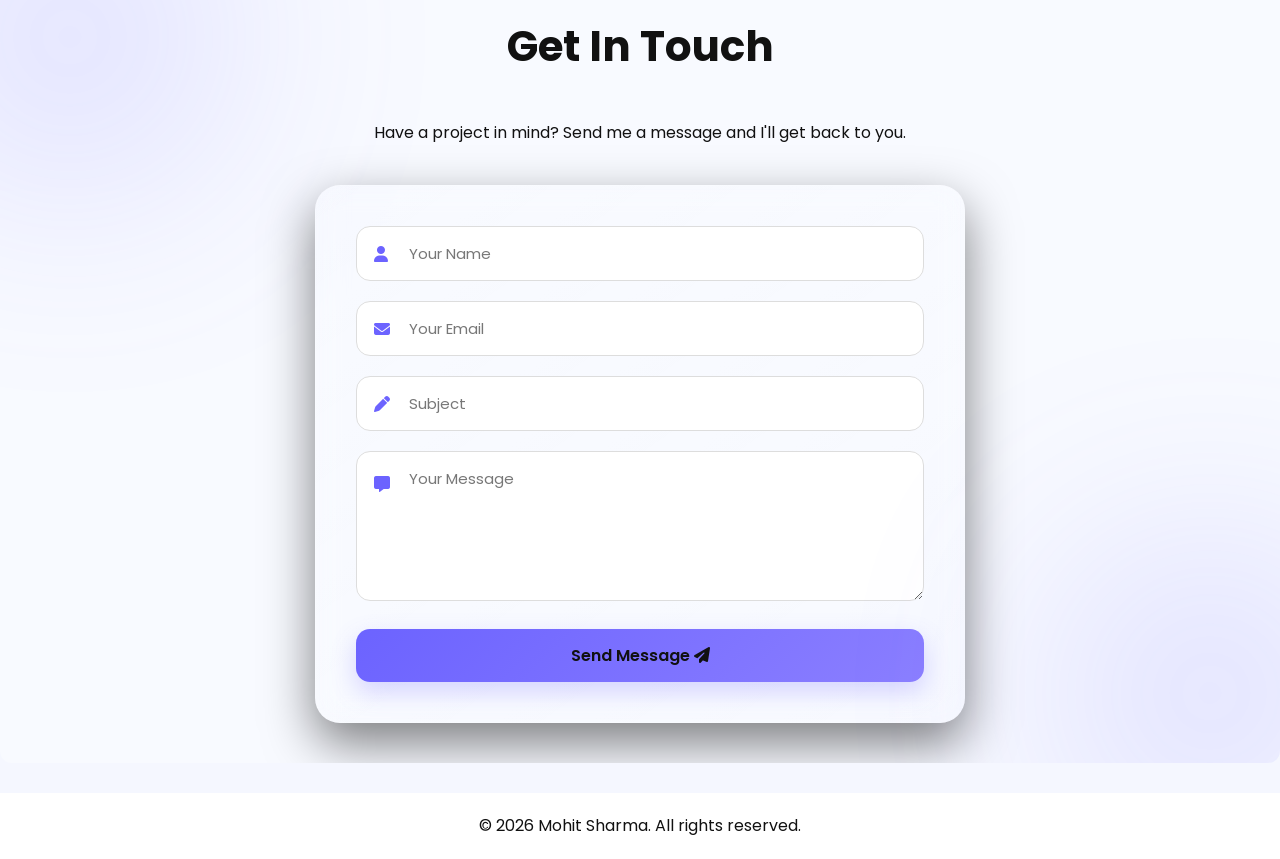
==== commit 42f977fe: "add gmail id" ====
--- a/index.html
+++ b/index.html
@@ -231,7 +231,7 @@
   <div class="info-item">
     <i class="fa-solid fa-envelope"></i>
     <span>Email:</span>
-    <b>mohit@gmail.com</b>
+    <b>mohitttt009@gmail.com</b>
   </div>
 
   <div class="info-item">
